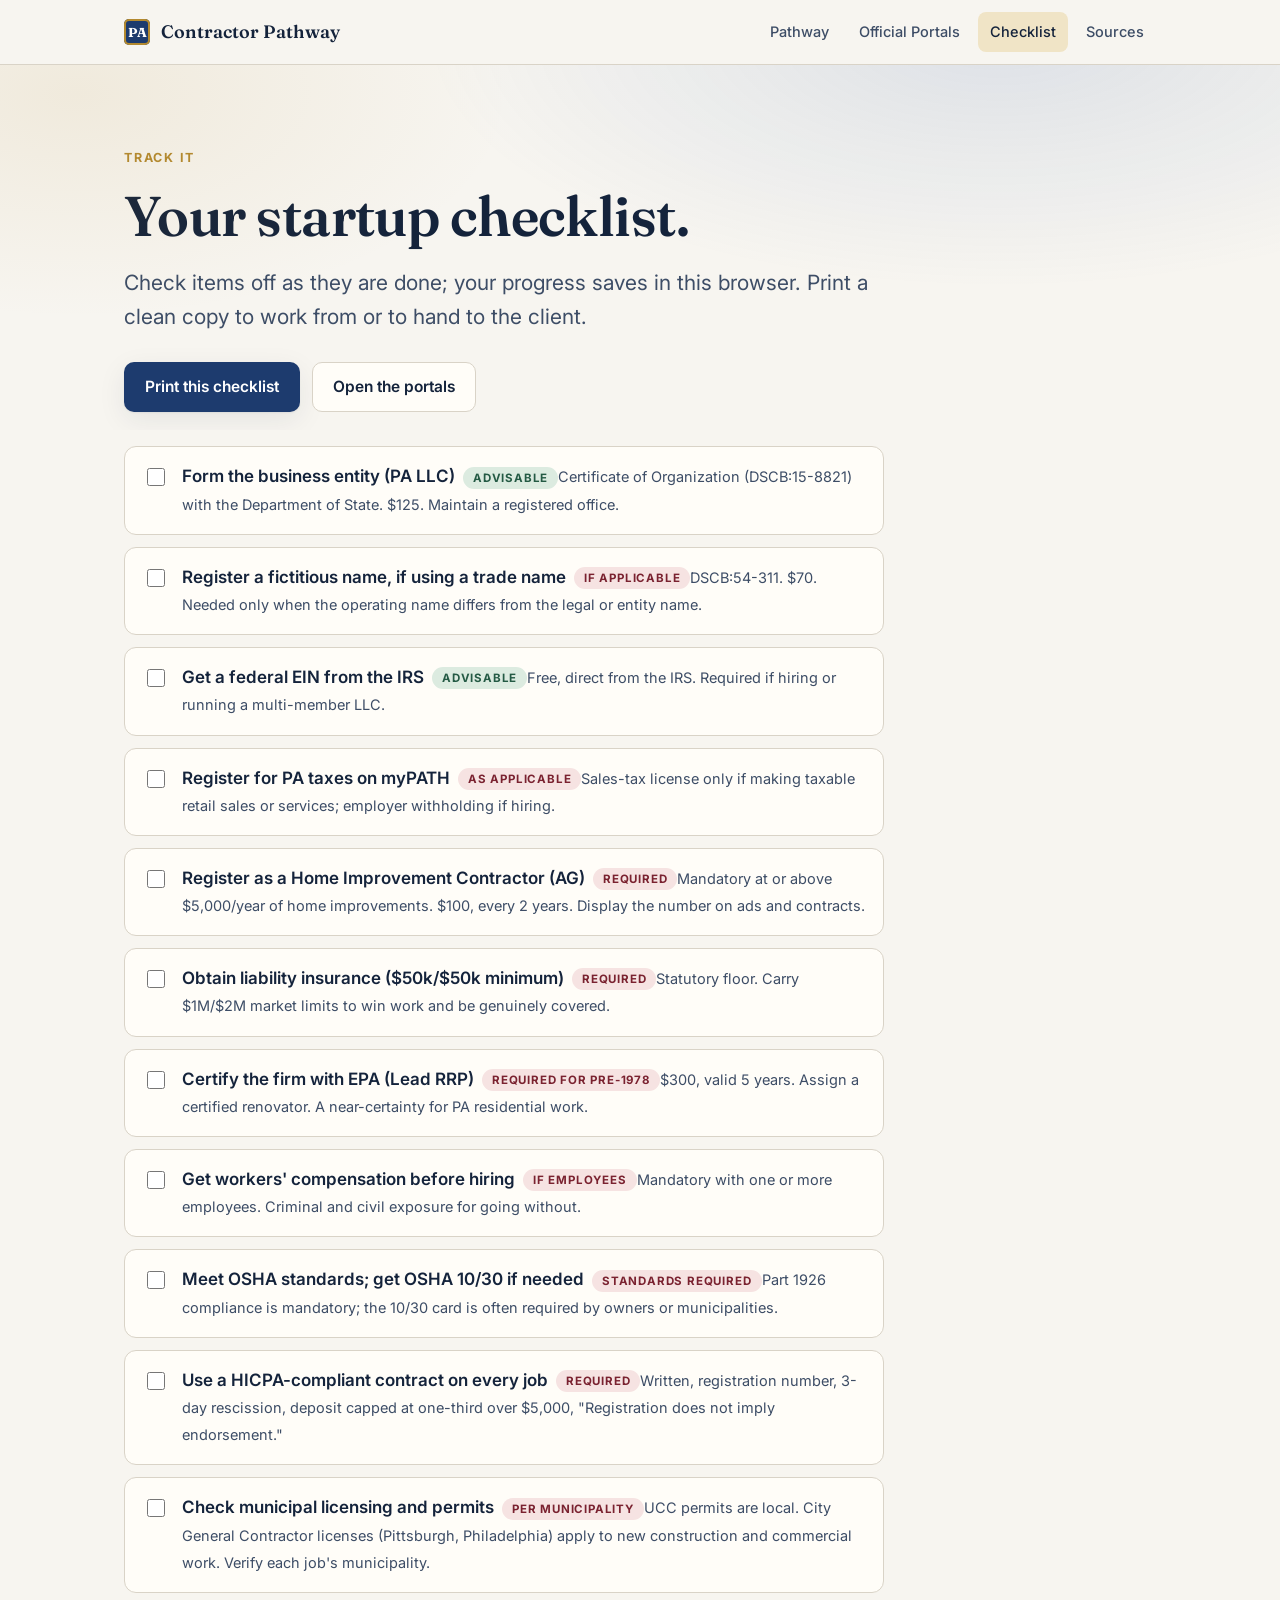
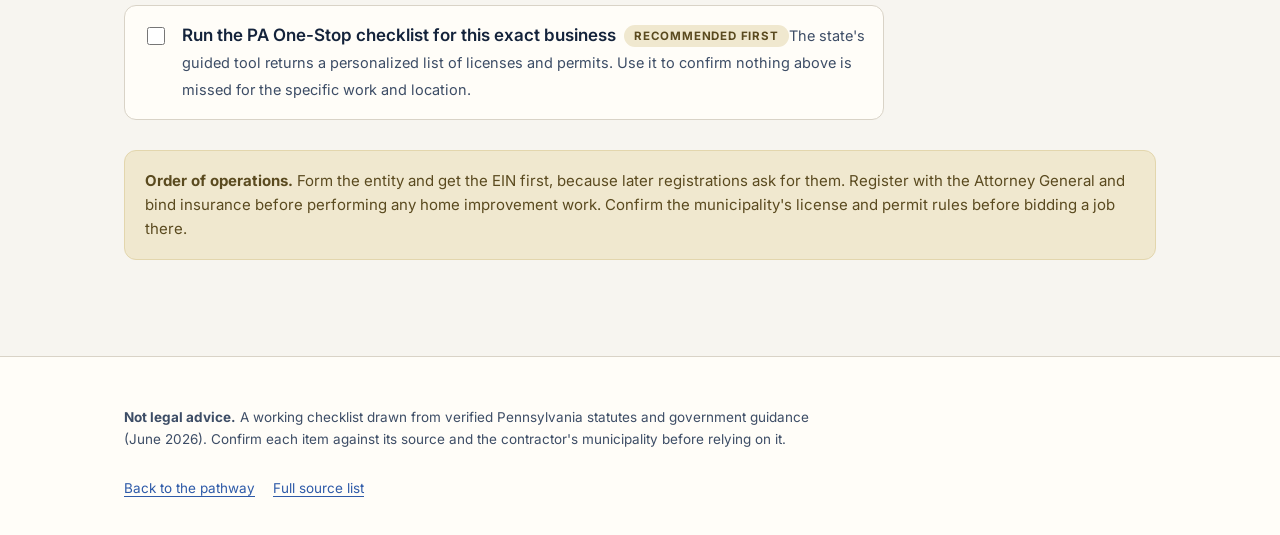
==== checklist.html @ 695da992 "PA residential contractor pathway site" ====
<!DOCTYPE html>
<html lang="en">
<head>
<meta charset="utf-8">
<meta name="viewport" content="width=device-width, initial-scale=1">
<title>Checklist — PA Contractor Pathway</title>
<meta name="description" content="A printable, save-as-you-go checklist for becoming a residential contractor in Pennsylvania.">
<link rel="preconnect" href="https://fonts.googleapis.com">
<link rel="preconnect" href="https://fonts.gstatic.com" crossorigin>
<link href="https://fonts.googleapis.com/css2?family=Fraunces:opsz,wght@9..144,500;9..144,600&family=Inter:wght@400;500;600;700&display=swap" rel="stylesheet">
<link rel="stylesheet" href="assets/css/styles.css">
</head>
<body>
<header class="topbar">
  <div class="wrap">
    <a class="brand-mark" href="index.html"><span class="keystone">PA</span> Contractor Pathway</a>
    <button class="nav-toggle" aria-expanded="false" aria-label="Menu">Menu</button>
    <nav class="nav">
      <a href="index.html">Pathway</a>
      <a href="pathways.html">Official Portals</a>
      <a href="checklist.html">Checklist</a>
      <a href="sources.html">Sources</a>
    </nav>
  </div>
</header>

<section class="hero" style="padding-bottom:18px;">
  <div class="wrap">
    <span class="eyebrow">Track it</span>
    <h1>Your startup checklist.</h1>
    <p class="lede">Check items off as they are done; your progress saves in this browser. Print a clean copy to work from or to hand to the client.</p>
    <div class="cta-row">
      <a class="btn btn-primary" href="#" data-print>Print this checklist</a>
      <a class="btn btn-ghost" href="pathways.html">Open the portals</a>
    </div>
  </div>
</section>

<section class="block" style="padding-top:16px;">
  <div class="wrap">
    <div class="checklist">

      <label class="check-item" for="c1"><input type="checkbox" id="c1"><span class="ci-body"><span class="ci-title">Form the business entity (PA LLC)<span class="badge badge-adv">Advisable</span></span><span class="ci-note">Certificate of Organization (DSCB:15-8821) with the Department of State. $125. Maintain a registered office.</span></span></label>

      <label class="check-item" for="c2"><input type="checkbox" id="c2"><span class="ci-body"><span class="ci-title">Register a fictitious name, if using a trade name<span class="badge badge-req">If applicable</span></span><span class="ci-note">DSCB:54-311. $70. Needed only when the operating name differs from the legal or entity name.</span></span></label>

      <label class="check-item" for="c3"><input type="checkbox" id="c3"><span class="ci-body"><span class="ci-title">Get a federal EIN from the IRS<span class="badge badge-adv">Advisable</span></span><span class="ci-note">Free, direct from the IRS. Required if hiring or running a multi-member LLC.</span></span></label>

      <label class="check-item" for="c4"><input type="checkbox" id="c4"><span class="ci-body"><span class="ci-title">Register for PA taxes on myPATH<span class="badge badge-req">As applicable</span></span><span class="ci-note">Sales-tax license only if making taxable retail sales or services; employer withholding if hiring.</span></span></label>

      <label class="check-item" for="c5"><input type="checkbox" id="c5"><span class="ci-body"><span class="ci-title">Register as a Home Improvement Contractor (AG)<span class="badge badge-req">Required</span></span><span class="ci-note">Mandatory at or above $5,000/year of home improvements. $100, every 2 years. Display the number on ads and contracts.</span></span></label>

      <label class="check-item" for="c6"><input type="checkbox" id="c6"><span class="ci-body"><span class="ci-title">Obtain liability insurance ($50k/$50k minimum)<span class="badge badge-req">Required</span></span><span class="ci-note">Statutory floor. Carry $1M/$2M market limits to win work and be genuinely covered.</span></span></label>

      <label class="check-item" for="c7"><input type="checkbox" id="c7"><span class="ci-body"><span class="ci-title">Certify the firm with EPA (Lead RRP)<span class="badge badge-req">Required for pre-1978</span></span><span class="ci-note">$300, valid 5 years. Assign a certified renovator. A near-certainty for PA residential work.</span></span></label>

      <label class="check-item" for="c8"><input type="checkbox" id="c8"><span class="ci-body"><span class="ci-title">Get workers' compensation before hiring<span class="badge badge-req">If employees</span></span><span class="ci-note">Mandatory with one or more employees. Criminal and civil exposure for going without.</span></span></label>

      <label class="check-item" for="c9"><input type="checkbox" id="c9"><span class="ci-body"><span class="ci-title">Meet OSHA standards; get OSHA 10/30 if needed<span class="badge badge-req">Standards required</span></span><span class="ci-note">Part 1926 compliance is mandatory; the 10/30 card is often required by owners or municipalities.</span></span></label>

      <label class="check-item" for="c10"><input type="checkbox" id="c10"><span class="ci-body"><span class="ci-title">Use a HICPA-compliant contract on every job<span class="badge badge-req">Required</span></span><span class="ci-note">Written, registration number, 3-day rescission, deposit capped at one-third over $5,000, "Registration does not imply endorsement."</span></span></label>

      <label class="check-item" for="c11"><input type="checkbox" id="c11"><span class="ci-body"><span class="ci-title">Check municipal licensing and permits<span class="badge badge-req">Per municipality</span></span><span class="ci-note">UCC permits are local. City General Contractor licenses (Pittsburgh, Philadelphia) apply to new construction and commercial work. Verify each job's municipality.</span></span></label>

      <label class="check-item" for="c12"><input type="checkbox" id="c12"><span class="ci-body"><span class="ci-title">Run the PA One-Stop checklist for this exact business<span class="badge badge-info">Recommended first</span></span><span class="ci-note">The state's guided tool returns a personalized list of licenses and permits. Use it to confirm nothing above is missed for the specific work and location.</span></span></label>

    </div>

    <div class="note" style="margin-top:30px;">
      <strong>Order of operations.</strong> Form the entity and get the EIN first, because later registrations ask for them. Register with the Attorney General and bind insurance before performing any home improvement work. Confirm the municipality's license and permit rules before bidding a job there.
    </div>
  </div>
</section>

<footer>
  <div class="wrap">
    <p class="disc"><strong>Not legal advice.</strong> A working checklist drawn from verified Pennsylvania statutes and government guidance (June 2026). Confirm each item against its source and the contractor's municipality before relying on it.</p>
    <div class="meta-row">
      <a href="index.html">Back to the pathway</a>
      <a href="sources.html">Full source list</a>
    </div>
  </div>
</footer>
<script src="assets/js/main.js"></script>
</body>
</html>
---- assets/css/styles.css ----
/* PA Residential Contractor Pathway — design system
   Editorial, professional, trustworthy. No framework. */

:root {
  --ink: #14233b;          /* deep navy text */
  --ink-soft: #3d4d66;
  --paper: #f7f5f0;        /* warm paper */
  --paper-2: #fffdf8;
  --line: #d9d3c7;
  --brand: #1d3b6e;        /* commonwealth blue */
  --brand-2: #2e5aa8;
  --gold: #b3892f;         /* keystone gold accent */
  --gold-soft: #f0e4c6;
  --req: #7a2230;          /* required = oxblood */
  --req-bg: #f6e3e2;
  --adv: #245a44;          /* advisable = green */
  --adv-bg: #dcebe0;
  --info: #5a4a1f;
  --info-bg: #f0e8cf;
  --shadow: 0 1px 2px rgba(20,35,59,.06), 0 8px 28px rgba(20,35,59,.08);
  --radius: 14px;
  --maxw: 1080px;
}

* { box-sizing: border-box; }

html { scroll-behavior: smooth; }

body {
  margin: 0;
  font-family: "Inter", system-ui, -apple-system, Segoe UI, Roboto, sans-serif;
  color: var(--ink);
  background: var(--paper);
  line-height: 1.6;
  font-size: 17px;
  -webkit-font-smoothing: antialiased;
}

h1, h2, h3, .serif {
  font-family: "Fraunces", Georgia, "Times New Roman", serif;
  font-weight: 600;
  line-height: 1.15;
  color: var(--ink);
  letter-spacing: -0.01em;
}

a { color: var(--brand-2); text-underline-offset: 3px; }
a:hover { color: var(--brand); }

.wrap { max-width: var(--maxw); margin: 0 auto; padding: 0 24px; }

/* ---------- Top bar ---------- */
.topbar {
  position: sticky; top: 0; z-index: 50;
  background: rgba(247,245,240,.86);
  backdrop-filter: saturate(140%) blur(10px);
  border-bottom: 1px solid var(--line);
}
.topbar .wrap { display: flex; align-items: center; justify-content: space-between; height: 64px; }
.brand-mark { display: flex; align-items: center; gap: 11px; font-family: "Fraunces", serif; font-weight: 600; font-size: 18px; color: var(--ink); text-decoration: none; }
.keystone {
  width: 26px; height: 26px; flex: none;
  background: var(--brand); color: #fff; border-radius: 5px;
  display: grid; place-items: center; font-size: 13px; font-weight: 700;
  box-shadow: inset 0 0 0 2px var(--gold);
}
.nav { display: flex; gap: 6px; align-items: center; }
.nav a {
  text-decoration: none; color: var(--ink-soft); font-size: 14.5px; font-weight: 500;
  padding: 8px 12px; border-radius: 8px;
}
.nav a:hover, .nav a.active { background: var(--gold-soft); color: var(--ink); }
.nav-toggle { display: none; background: none; border: 1px solid var(--line); border-radius: 8px; padding: 7px 10px; font-size: 14px; cursor: pointer; }

/* ---------- Hero ---------- */
.hero { padding: 78px 0 56px; position: relative; overflow: hidden; }
.hero::before {
  content: ""; position: absolute; inset: 0;
  background:
    radial-gradient(820px 360px at 78% -8%, rgba(46,90,168,.13), transparent 70%),
    radial-gradient(620px 320px at 6% 8%, rgba(179,137,47,.10), transparent 70%);
  pointer-events: none;
}
.eyebrow {
  display: inline-block; text-transform: uppercase; letter-spacing: .14em;
  font-size: 12.5px; font-weight: 700; color: var(--gold);
  margin-bottom: 16px;
}
.hero h1 { font-size: clamp(34px, 5.2vw, 56px); margin: 0 0 18px; max-width: 17ch; }
.hero p.lede { font-size: clamp(18px, 2.2vw, 21px); color: var(--ink-soft); max-width: 60ch; margin: 0 0 28px; }
.cta-row { display: flex; flex-wrap: wrap; gap: 12px; }
.btn {
  display: inline-flex; align-items: center; gap: 8px;
  text-decoration: none; font-weight: 600; font-size: 15.5px;
  padding: 12px 20px; border-radius: 10px; border: 1px solid transparent;
  transition: transform .08s ease, box-shadow .2s ease;
}
.btn:hover { transform: translateY(-1px); }
.btn-primary { background: var(--brand); color: #fff; box-shadow: var(--shadow); }
.btn-primary:hover { color: #fff; background: #18335f; }
.btn-ghost { background: var(--paper-2); color: var(--ink); border-color: var(--line); }
.btn-ghost:hover { color: var(--ink); border-color: var(--gold); }

/* ---------- Truth callout ---------- */
.truth {
  margin: 8px 0 0; padding: 26px 28px;
  background: var(--paper-2); border: 1px solid var(--line);
  border-left: 5px solid var(--gold);
  border-radius: var(--radius); box-shadow: var(--shadow);
}
.truth h2 { font-size: 23px; margin: 0 0 10px; }
.truth p { margin: 0 0 10px; color: var(--ink-soft); }
.truth p:last-child { margin-bottom: 0; }
.truth strong { color: var(--ink); }

/* ---------- Section headings ---------- */
section.block { padding: 56px 0; }
.section-head { max-width: 64ch; margin-bottom: 34px; }
.section-head .eyebrow { margin-bottom: 12px; }
.section-head h2 { font-size: clamp(26px, 3.4vw, 36px); margin: 0 0 12px; }
.section-head p { color: var(--ink-soft); margin: 0; font-size: 18px; }

/* ---------- Step cards ---------- */
.steps { display: grid; gap: 20px; }
.step {
  position: relative; background: var(--paper-2);
  border: 1px solid var(--line); border-radius: var(--radius);
  padding: 26px 28px 24px; box-shadow: var(--shadow);
  scroll-margin-top: 84px;
}
.step-top { display: flex; align-items: baseline; gap: 14px; flex-wrap: wrap; margin-bottom: 8px; }
.step-num {
  font-family: "Fraunces", serif; font-weight: 600; font-size: 15px;
  color: #fff; background: var(--brand); width: 30px; height: 30px; flex: none;
  border-radius: 8px; display: grid; place-items: center;
}
.step h3 { font-size: 22px; margin: 0; flex: 1 1 240px; }
.badge {
  font-size: 11.5px; font-weight: 700; text-transform: uppercase; letter-spacing: .07em;
  padding: 4px 10px; border-radius: 999px; white-space: nowrap;
}
.badge-req { background: var(--req-bg); color: var(--req); }
.badge-adv { background: var(--adv-bg); color: var(--adv); }
.badge-info { background: var(--info-bg); color: var(--info); }
.step .what { margin: 6px 0 0; }
.step .why { color: var(--ink-soft); margin: 10px 0 0; }
.meta { display: flex; flex-wrap: wrap; gap: 10px 22px; margin-top: 16px; padding-top: 16px; border-top: 1px dashed var(--line); font-size: 14.5px; }
.meta .label { text-transform: uppercase; letter-spacing: .08em; font-size: 11px; font-weight: 700; color: var(--gold); display: block; }
.meta .cost { font-weight: 600; }
.links { margin-top: 14px; display: flex; flex-wrap: wrap; gap: 8px; }
.src {
  display: inline-flex; align-items: center; gap: 6px;
  font-size: 13.5px; text-decoration: none; font-weight: 500;
  padding: 6px 11px; border-radius: 8px; border: 1px solid var(--line);
  background: var(--paper); color: var(--brand);
}
.src:hover { border-color: var(--gold); color: var(--brand); }
.src.action { background: var(--brand); color: #fff; border-color: var(--brand); }
.src.action:hover { background: #18335f; color: #fff; }
.src::before { content: "\2197"; font-size: 12px; opacity: .7; }
.src.doc::before { content: "\00A7"; opacity: .8; }

/* ---------- Pathways page cards ---------- */
.portal-grid { display: grid; grid-template-columns: repeat(auto-fit, minmax(280px,1fr)); gap: 18px; }
.portal {
  background: var(--paper-2); border: 1px solid var(--line); border-radius: var(--radius);
  padding: 24px; box-shadow: var(--shadow); display: flex; flex-direction: column;
}
.portal h3 { font-size: 19px; margin: 0 0 8px; }
.portal p { color: var(--ink-soft); font-size: 15px; margin: 0 0 18px; flex: 1; }
.portal .badge { align-self: flex-start; margin-bottom: 12px; }

/* ---------- Checklist ---------- */
.checklist { display: grid; gap: 12px; max-width: 760px; }
.check-item {
  display: flex; gap: 14px; align-items: flex-start;
  background: var(--paper-2); border: 1px solid var(--line); border-radius: 12px; padding: 16px 18px;
}
.check-item input { margin-top: 5px; width: 18px; height: 18px; accent-color: var(--brand); flex: none; }
.check-item .ci-body { flex: 1; }
.check-item .ci-title { font-weight: 600; }
.check-item .ci-note { color: var(--ink-soft); font-size: 14.5px; margin-top: 3px; }
.check-item .badge { margin-left: 8px; vertical-align: middle; }

/* ---------- Sources table ---------- */
.src-table { width: 100%; border-collapse: collapse; font-size: 15px; }
.src-table th, .src-table td { text-align: left; padding: 13px 14px; border-bottom: 1px solid var(--line); vertical-align: top; }
.src-table th { font-size: 12px; text-transform: uppercase; letter-spacing: .07em; color: var(--gold); }
.src-table td a { word-break: break-word; }

/* ---------- Notes / disclaimer ---------- */
.note {
  background: var(--info-bg); border: 1px solid #e3d6ad; border-radius: 12px;
  padding: 18px 20px; font-size: 15px; color: var(--info);
}
.note strong { color: var(--info); }

/* ---------- Footer ---------- */
footer { margin-top: 40px; border-top: 1px solid var(--line); background: var(--paper-2); }
footer .wrap { padding: 36px 24px; display: grid; gap: 14px; }
footer .disc { font-size: 13.5px; color: var(--ink-soft); max-width: 80ch; }
footer .meta-row { display: flex; flex-wrap: wrap; gap: 18px; font-size: 13.5px; color: var(--ink-soft); }

/* ---------- Responsive ---------- */
@media (max-width: 720px) {
  .nav { position: absolute; top: 64px; left: 0; right: 0; flex-direction: column; align-items: stretch;
    background: var(--paper-2); border-bottom: 1px solid var(--line); padding: 8px 16px 14px; display: none; }
  .nav.open { display: flex; }
  .nav-toggle { display: inline-block; }
  body { font-size: 16px; }
}

/* ---------- Print (checklist friendly) ---------- */
@media print {
  .topbar, .cta-row, footer .meta-row, .nav-toggle, .no-print { display: none !important; }
  body { background: #fff; font-size: 12px; }
  .step, .check-item, .portal, .truth { box-shadow: none; border-color: #bbb; break-inside: avoid; }
  .hero { padding: 20px 0; }
  a { color: #000; text-decoration: underline; }
  .src { border: none; padding: 0; }
}
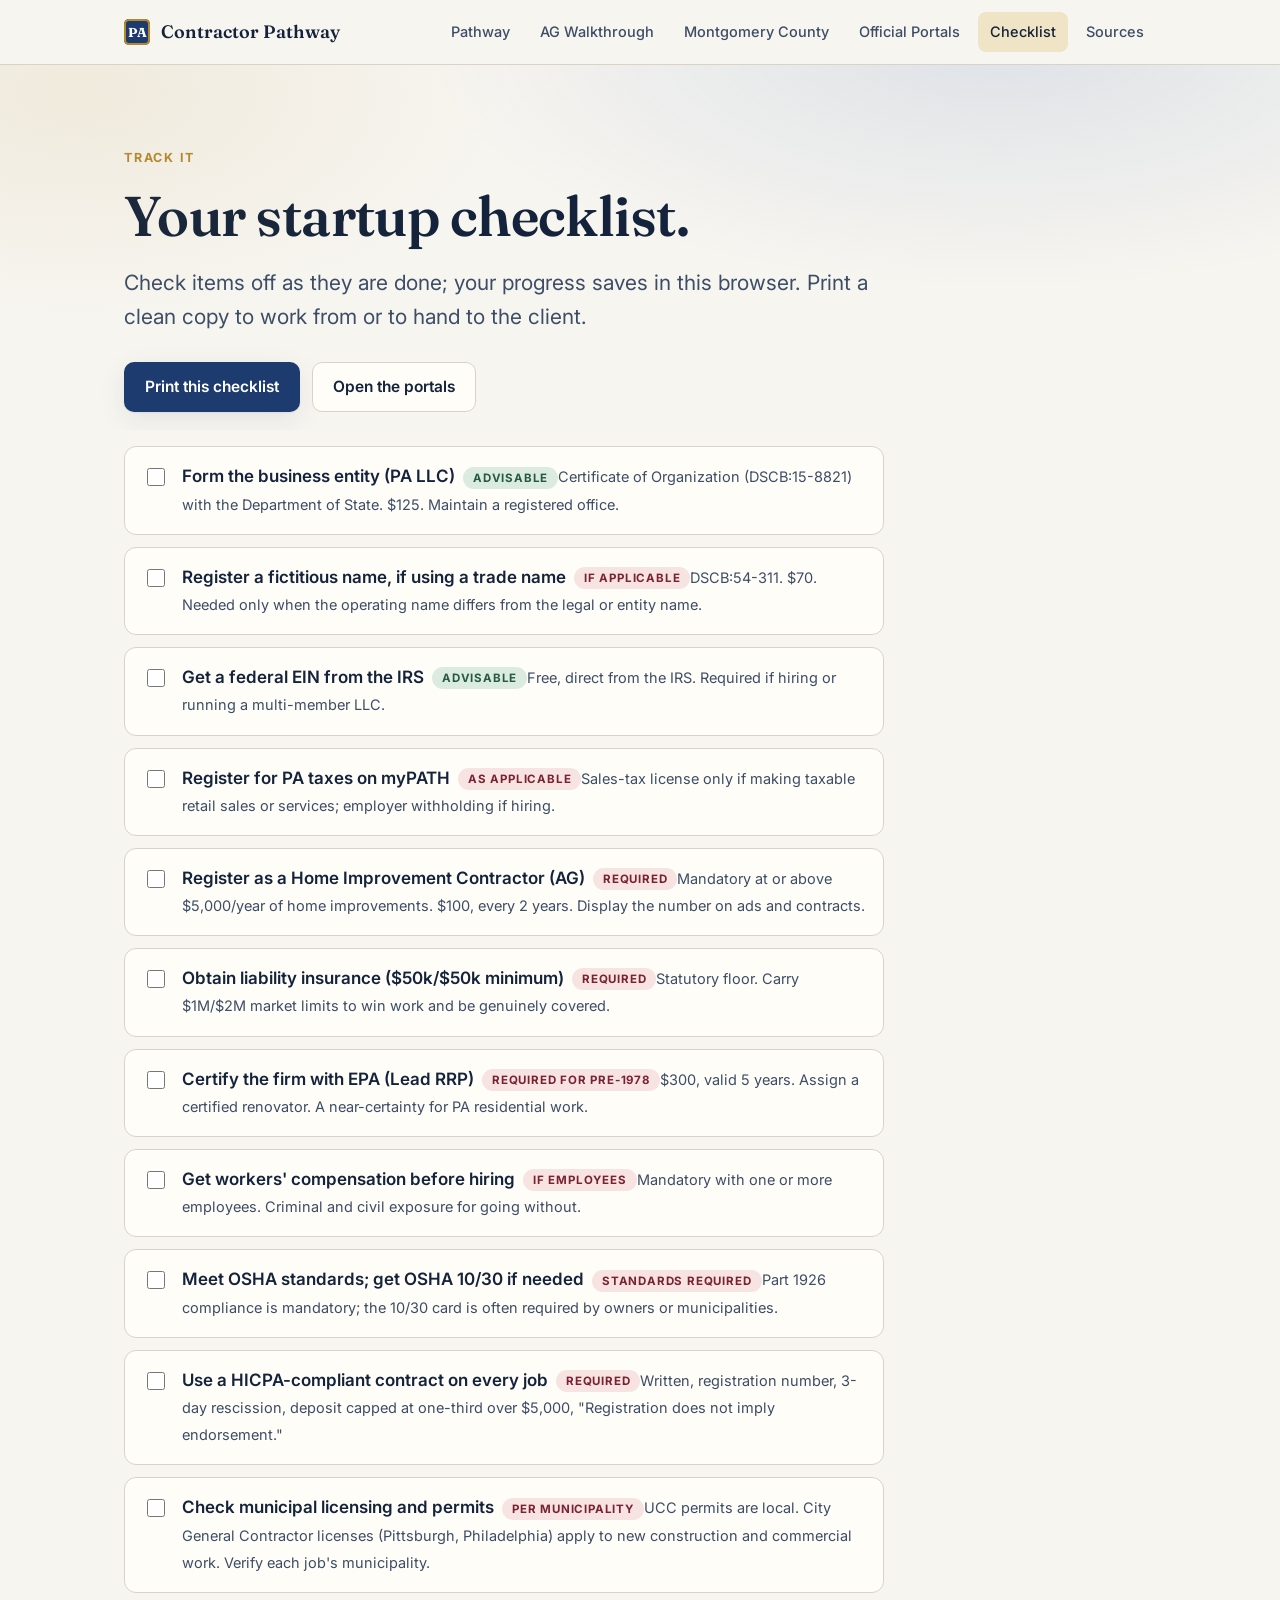
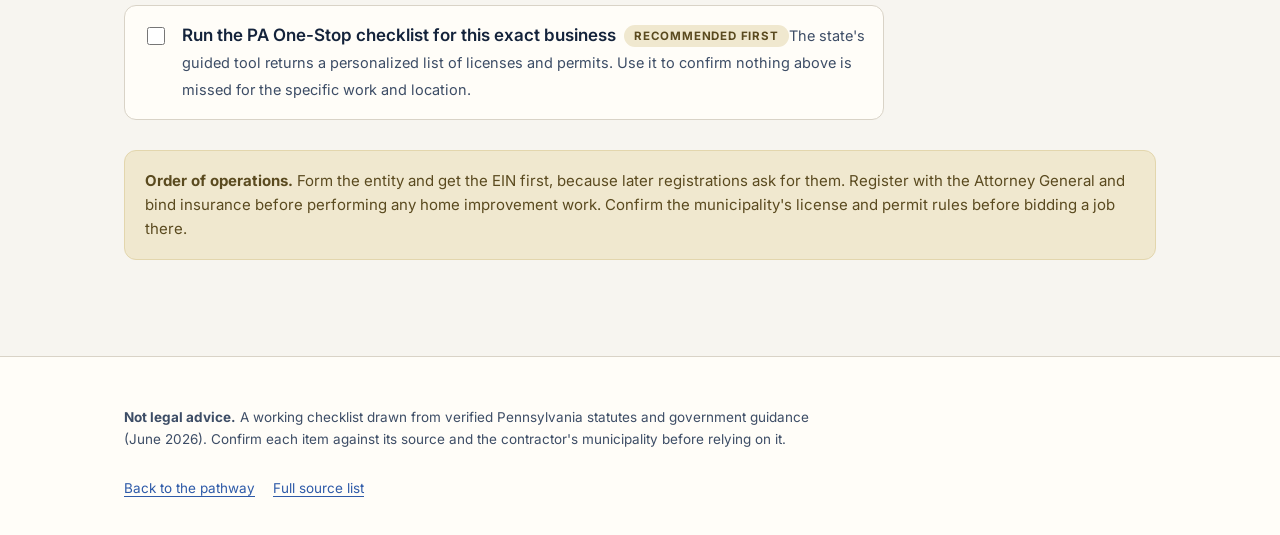
==== commit 493ca53b: "Add Montgomery County feature and AG HIC application walkthrough with required-documents to-do" ====
--- a/checklist.html
+++ b/checklist.html
@@ -17,6 +17,8 @@
     <button class="nav-toggle" aria-expanded="false" aria-label="Menu">Menu</button>
     <nav class="nav">
       <a href="index.html">Pathway</a>
+      <a href="hic-application.html">AG Walkthrough</a>
+      <a href="montgomery.html">Montgomery County</a>
       <a href="pathways.html">Official Portals</a>
       <a href="checklist.html">Checklist</a>
       <a href="sources.html">Sources</a>
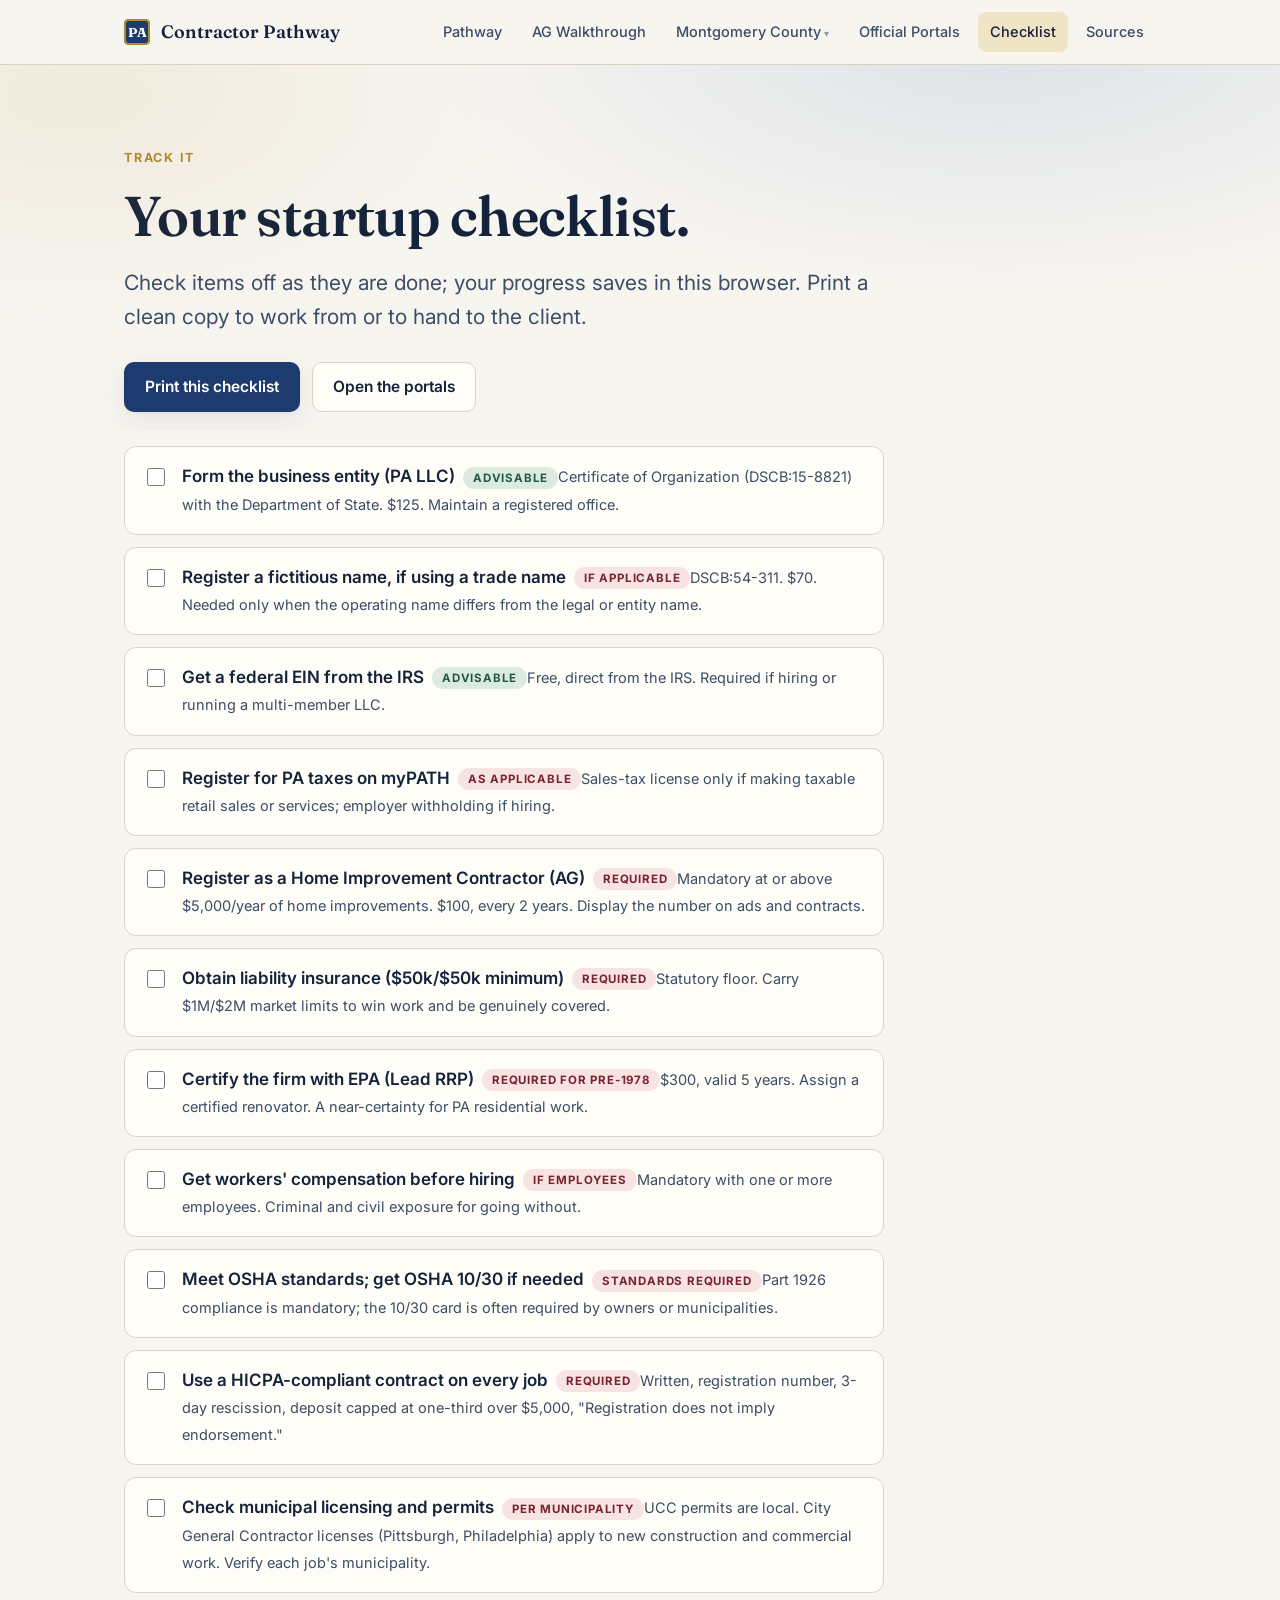
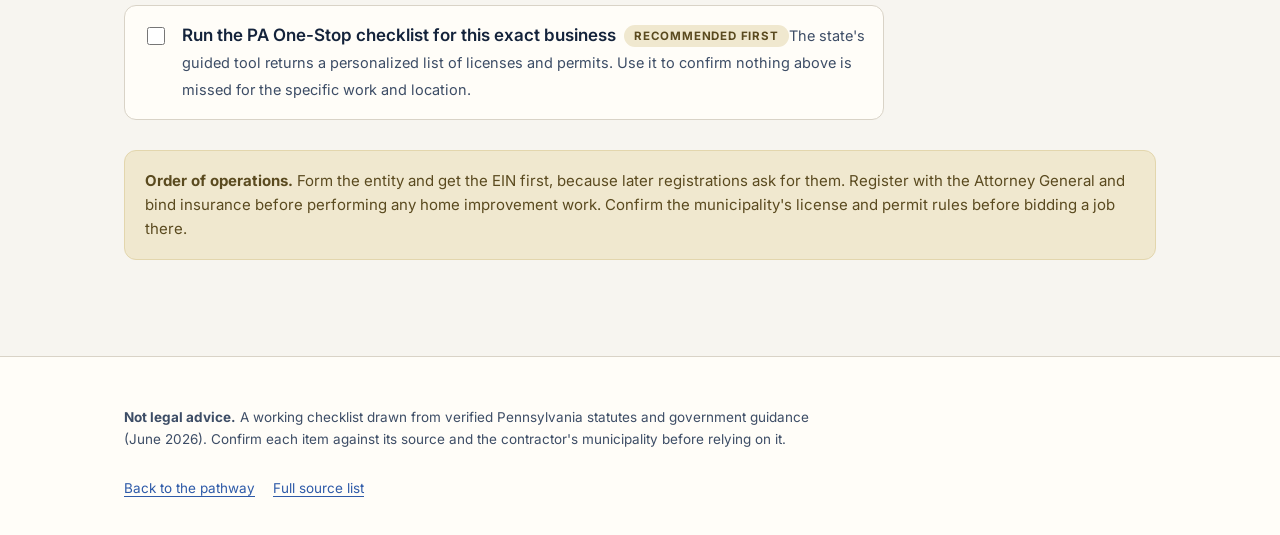
==== commit 43e54ba3: "Menu: add Montgomery County dropdown with Plymouth Meeting on every page" ====
--- a/checklist.html
+++ b/checklist.html
@@ -18,7 +18,12 @@
     <nav class="nav">
       <a href="index.html">Pathway</a>
       <a href="hic-application.html">AG Walkthrough</a>
-      <a href="montgomery.html">Montgomery County</a>
+      <div class="nav-group">
+        <a href="montgomery.html" class="nav-group-top">Montgomery County</a>
+        <div class="nav-sub">
+          <a href="montgomery.html#plymouth">Plymouth Meeting</a>
+        </div>
+      </div>
       <a href="pathways.html">Official Portals</a>
       <a href="checklist.html">Checklist</a>
       <a href="sources.html">Sources</a>
--- a/assets/css/styles.css
+++ b/assets/css/styles.css
@@ -210,6 +210,24 @@
   body { font-size: 16px; }
 }
 
+/* ---------- Nav dropdown (localities) ---------- */
+.nav-group { position: relative; display: flex; align-items: center; }
+.nav-group-top::after { content: " \25BE"; font-size: 10px; opacity: .55; }
+.nav-sub {
+  position: absolute; top: calc(100% + 4px); left: 0; min-width: 200px;
+  background: var(--paper-2); border: 1px solid var(--line); border-radius: 10px;
+  box-shadow: var(--shadow); padding: 6px; display: none; z-index: 60;
+}
+.nav-group:hover .nav-sub, .nav-group:focus-within .nav-sub { display: block; }
+.nav-sub a { display: block; white-space: nowrap; padding: 8px 12px; border-radius: 8px; font-size: 14px; color: var(--ink-soft); }
+.nav-sub a:hover { background: var(--gold-soft); color: var(--ink); }
+
+@media (max-width: 720px) {
+  .nav-group { flex-direction: column; align-items: stretch; }
+  .nav-sub { position: static; display: block; box-shadow: none; border: none; padding: 0 0 4px 14px; min-width: 0; background: transparent; }
+  .nav-group-top::after { content: ""; }
+}
+
 /* ---------- Print (checklist friendly) ---------- */
 @media print {
   .topbar, .cta-row, footer .meta-row, .nav-toggle, .no-print { display: none !important; }
